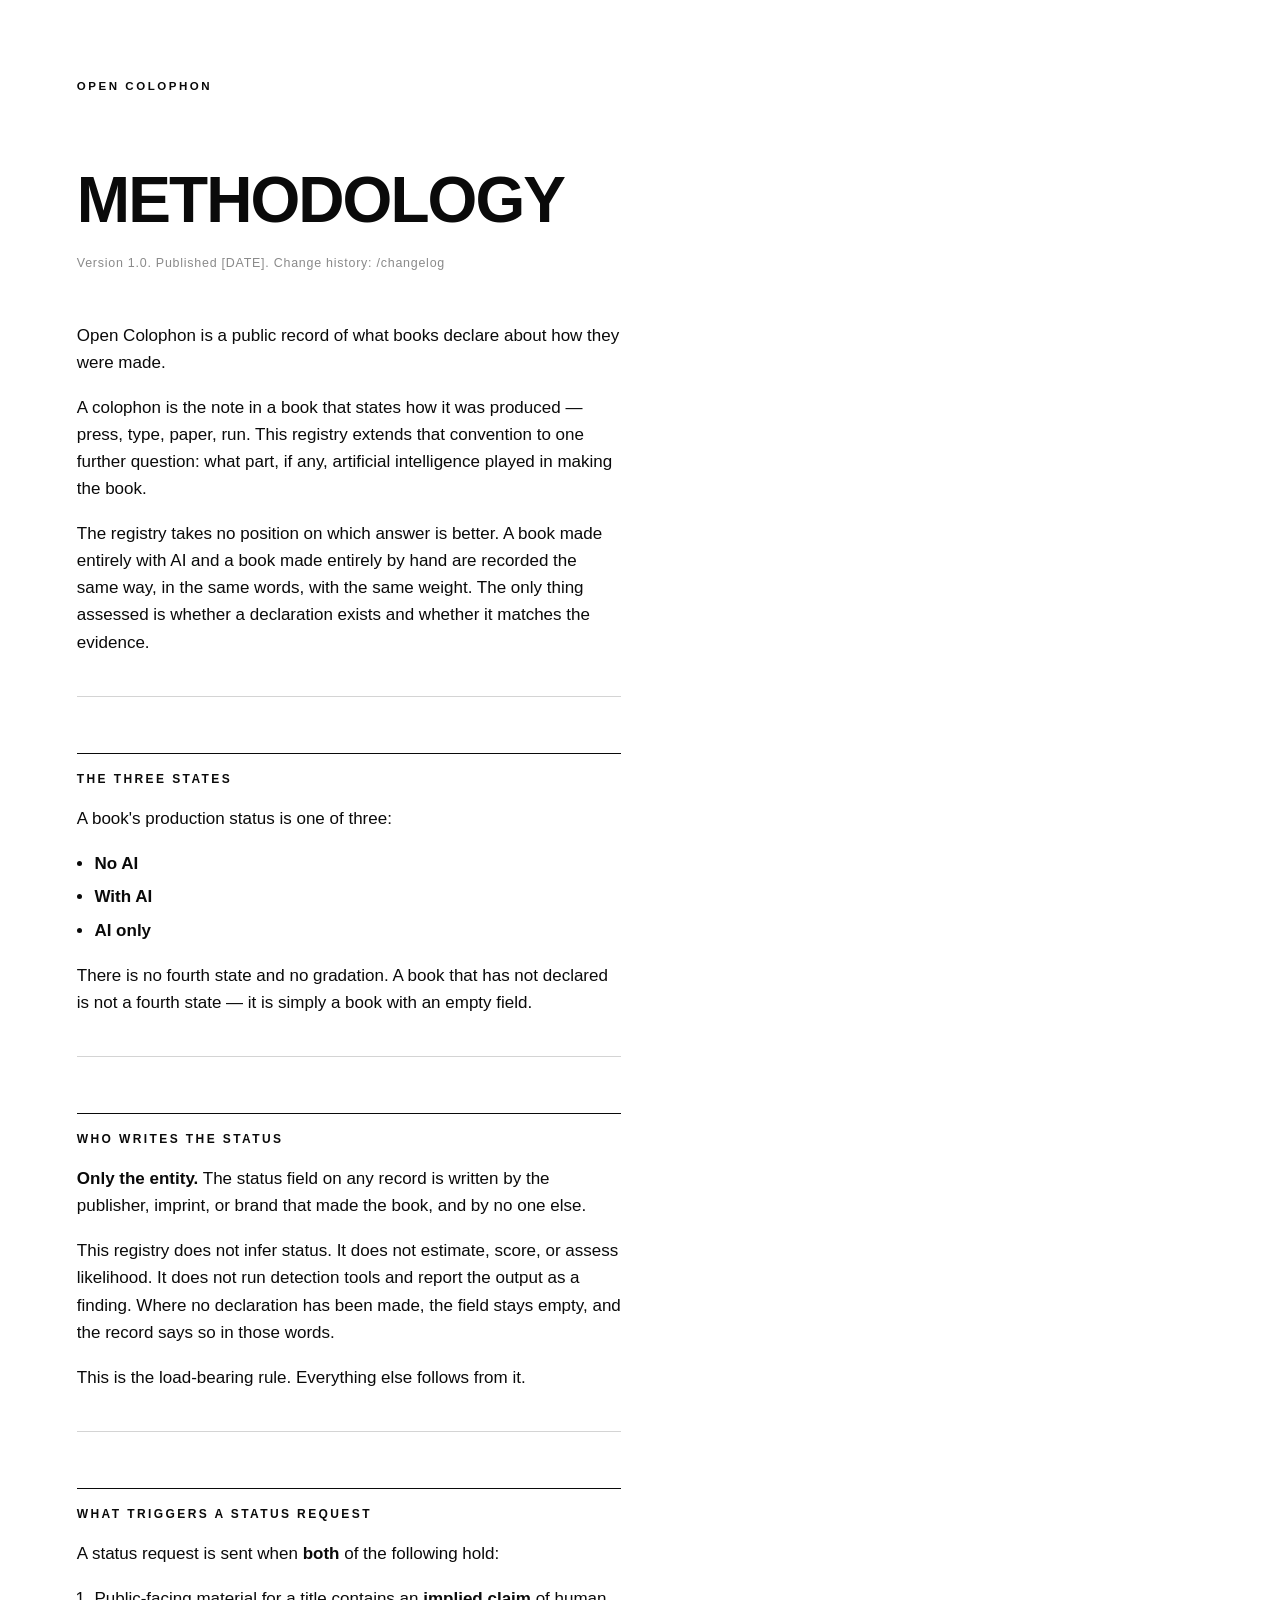
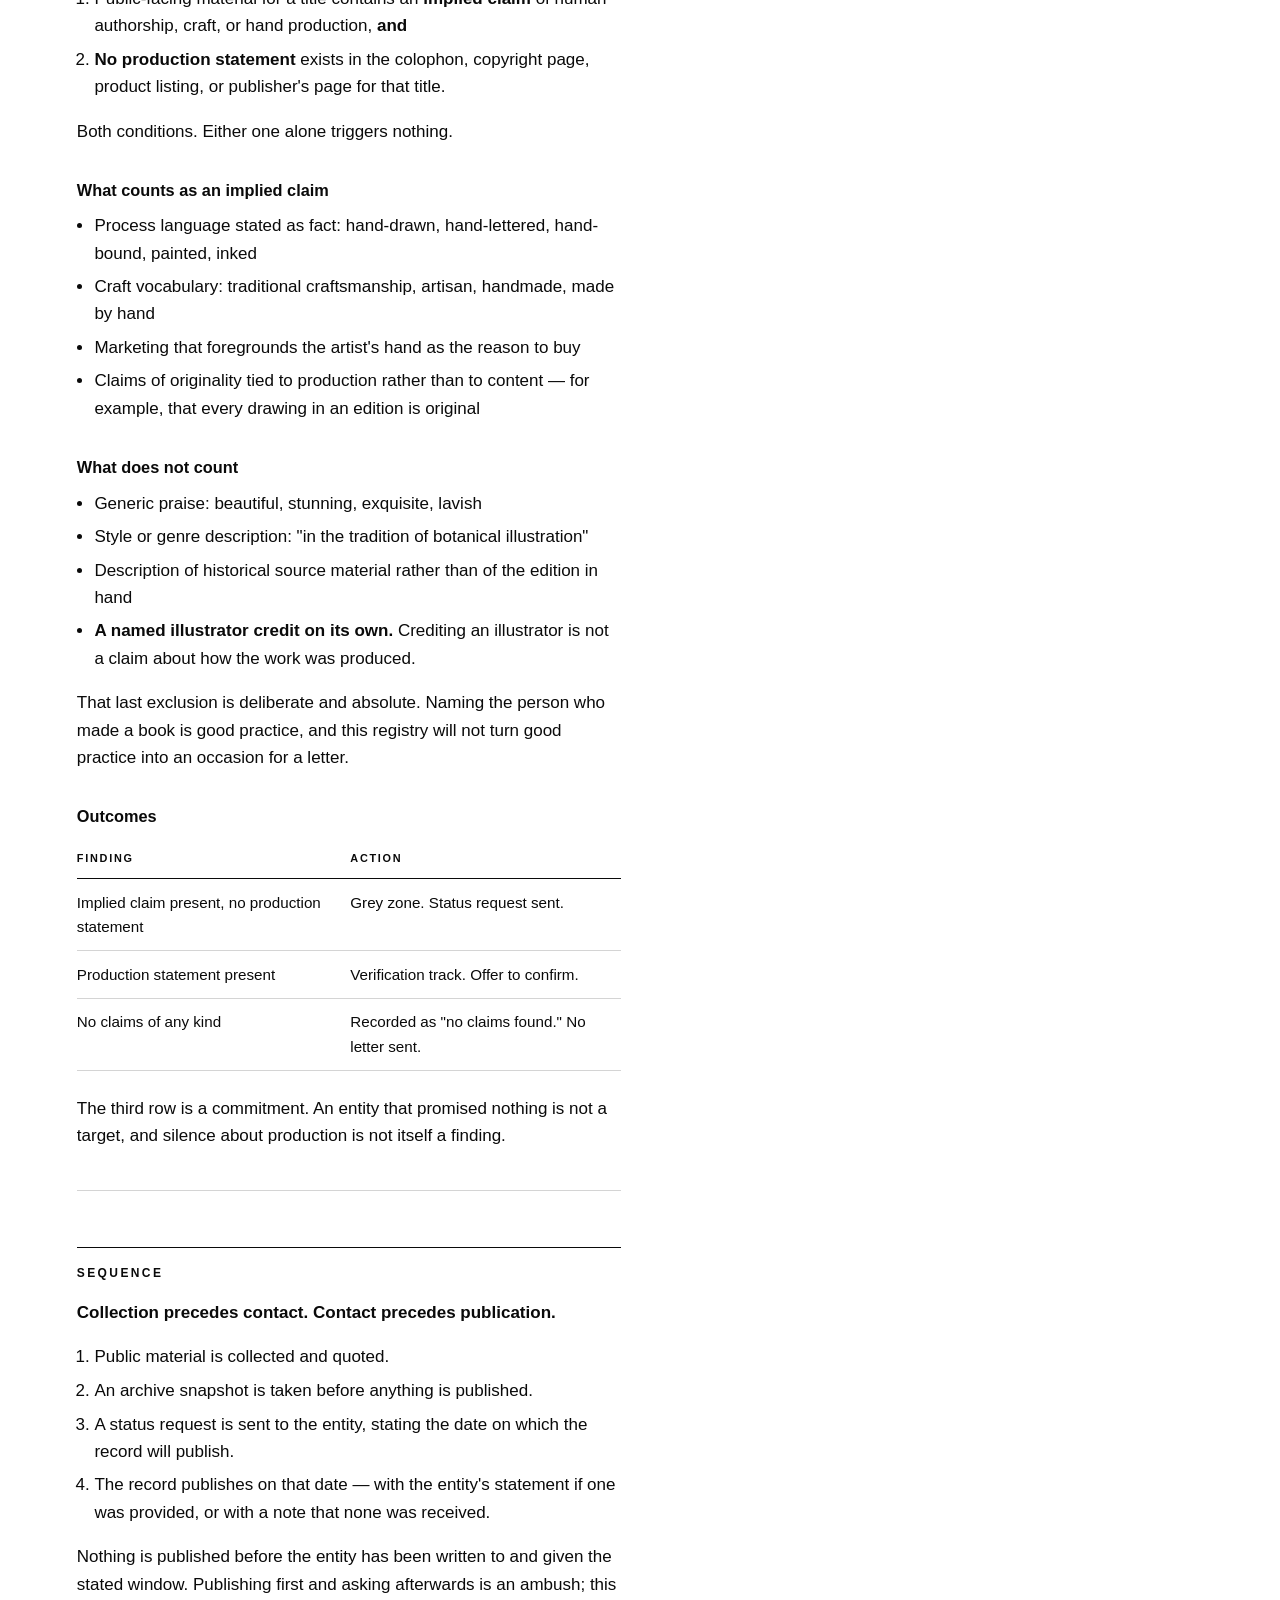
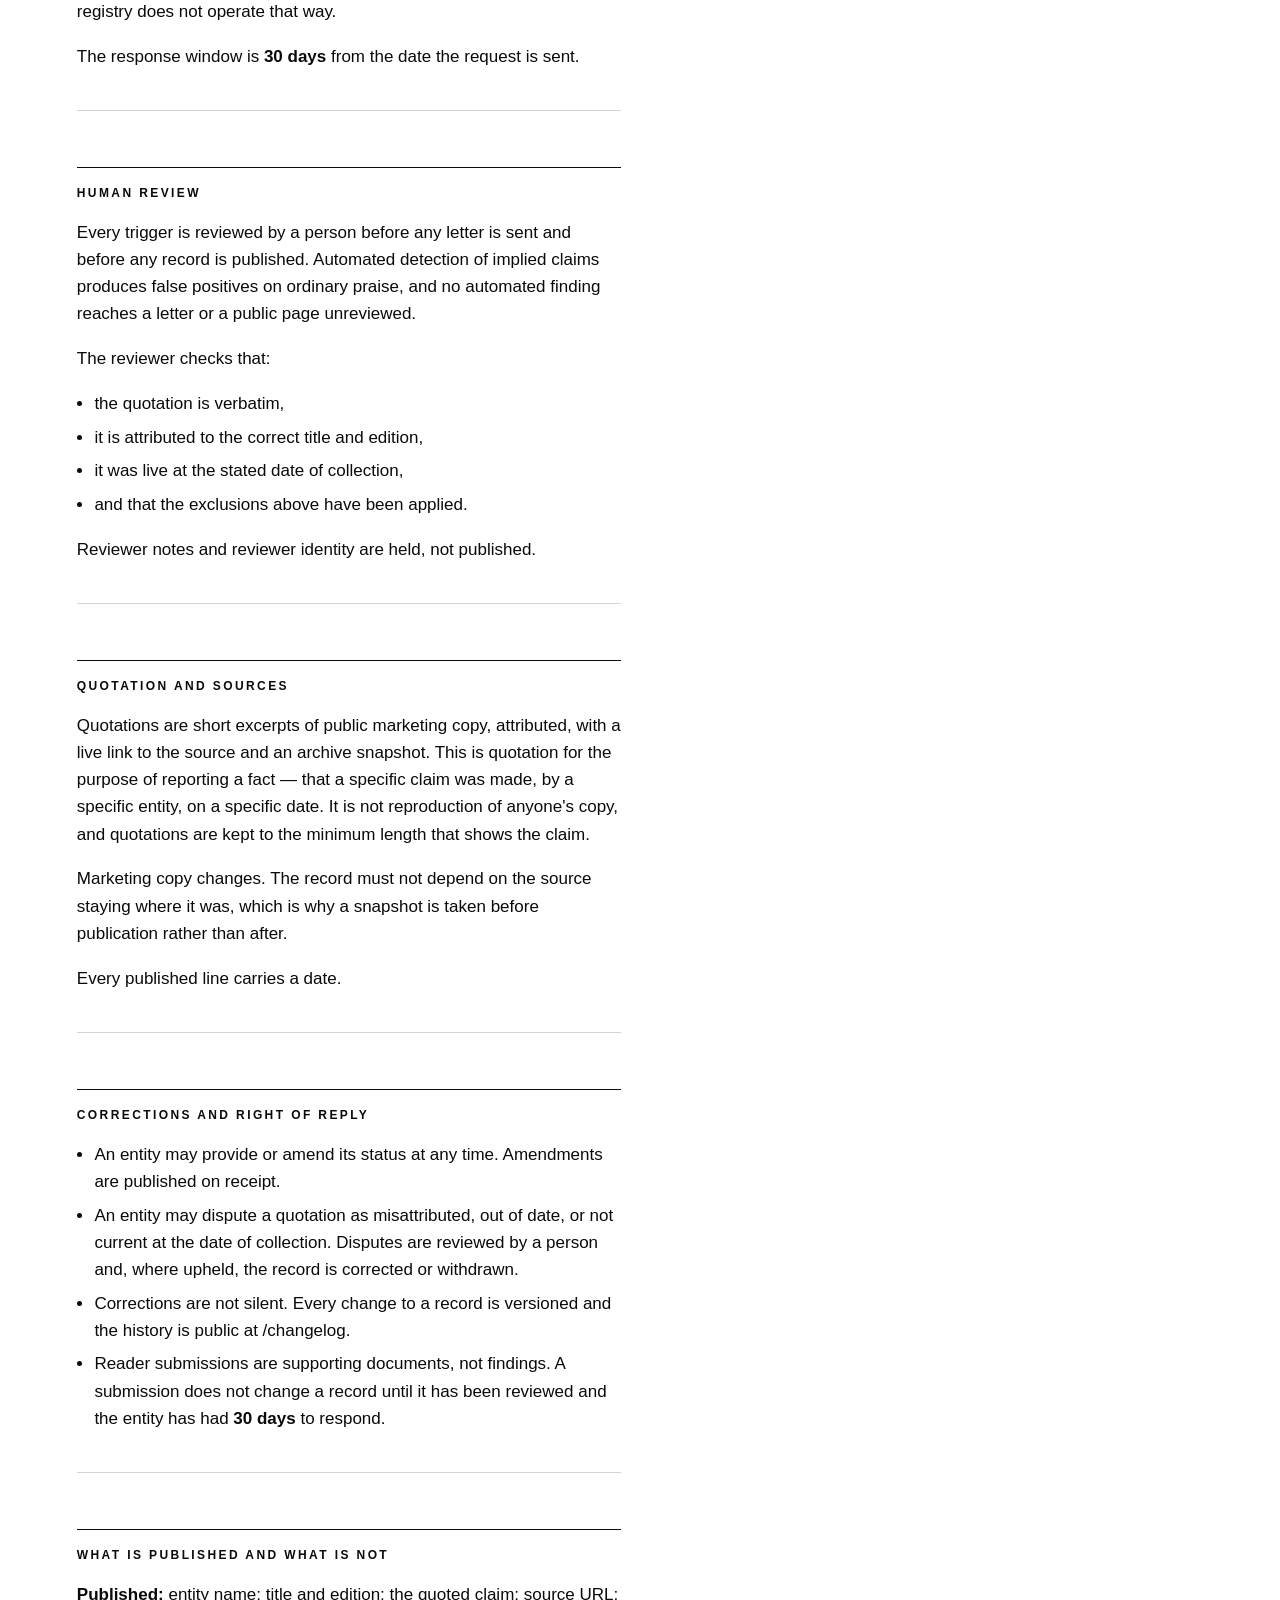
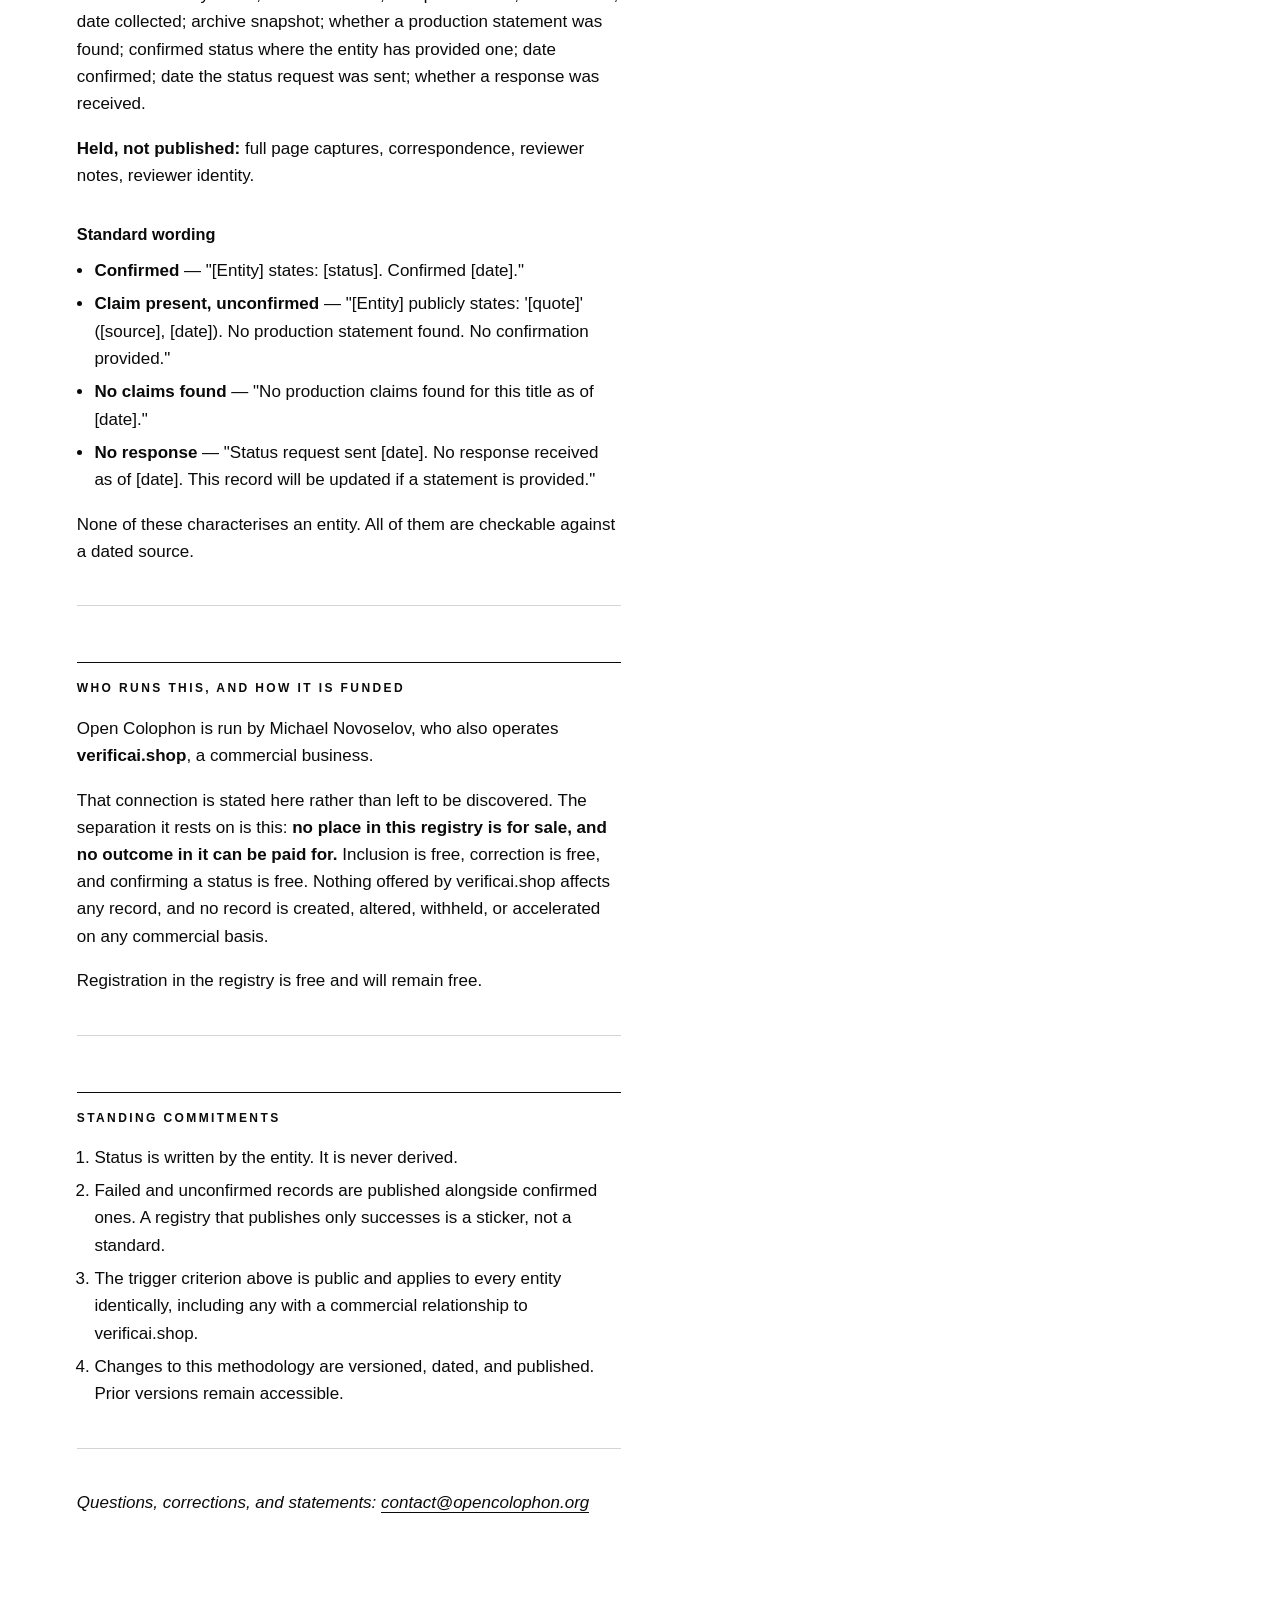
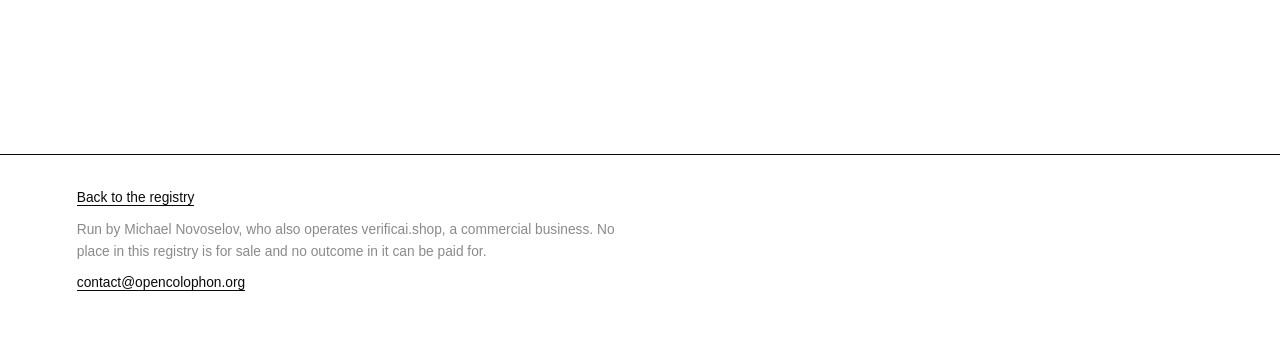
==== methodology.html @ af39054f "Add build script and rendered methodology" ====
<!doctype html>
<html lang="en">
<head>
<meta charset="utf-8">
<meta name="viewport" content="width=device-width, initial-scale=1">
<title>Methodology — Open Colophon</title>
<meta name="description" content="How Open Colophon decides what to record, who writes a status, and what is never inferred.">
<link rel="stylesheet" href="style.css">
<link rel="canonical" href="https://opencolophon.org/methodology.html">
</head>
<body>

<header class="masthead">
  <p class="wordmark"><a href="/">Open Colophon</a></p>
</header>

<main class="prose">
<h1>Methodology</h1>
<p class="version">Version 1.0. Published [DATE]. Change history: /changelog</p>
<p>Open Colophon is a public record of what books declare about how they were made.</p>
<p>A colophon is the note in a book that states how it was produced — press, type, paper, run. This registry extends that convention to one further question: what part, if any, artificial intelligence played in making the book.</p>
<p>The registry takes no position on which answer is better. A book made entirely with AI and a book made entirely by hand are recorded the same way, in the same words, with the same weight. The only thing assessed is whether a declaration exists and whether it matches the evidence.</p>
<hr>
<h2>The three states</h2>
<p>A book's production status is one of three:</p>
<ul>
<li><strong>No AI</strong></li>
<li><strong>With AI</strong></li>
<li><strong>AI only</strong></li>
</ul>
<p>There is no fourth state and no gradation. A book that has not declared is not a fourth state — it is simply a book with an empty field.</p>
<hr>
<h2>Who writes the status</h2>
<p><strong>Only the entity.</strong> The status field on any record is written by the publisher, imprint, or brand that made the book, and by no one else.</p>
<p>This registry does not infer status. It does not estimate, score, or assess likelihood. It does not run detection tools and report the output as a finding. Where no declaration has been made, the field stays empty, and the record says so in those words.</p>
<p>This is the load-bearing rule. Everything else follows from it.</p>
<hr>
<h2>What triggers a status request</h2>
<p>A status request is sent when <strong>both</strong> of the following hold:</p>
<ol>
<li>Public-facing material for a title contains an <strong>implied claim</strong> of human authorship, craft, or hand production, <strong>and</strong></li>
<li><strong>No production statement</strong> exists in the colophon, copyright page, product listing, or publisher's page for that title.</li>
</ol>
<p>Both conditions. Either one alone triggers nothing.</p>
<h3>What counts as an implied claim</h3>
<ul>
<li>Process language stated as fact: hand-drawn, hand-lettered, hand-bound, painted, inked</li>
<li>Craft vocabulary: traditional craftsmanship, artisan, handmade, made by hand</li>
<li>Marketing that foregrounds the artist's hand as the reason to buy</li>
<li>Claims of originality tied to production rather than to content — for example, that every drawing in an edition is original</li>
</ul>
<h3>What does not count</h3>
<ul>
<li>Generic praise: beautiful, stunning, exquisite, lavish</li>
<li>Style or genre description: "in the tradition of botanical illustration"</li>
<li>Description of historical source material rather than of the edition in hand</li>
<li><strong>A named illustrator credit on its own.</strong> Crediting an illustrator is not a claim about how the work was produced.</li>
</ul>
<p>That last exclusion is deliberate and absolute. Naming the person who made a book is good practice, and this registry will not turn good practice into an occasion for a letter.</p>
<h3>Outcomes</h3>
<table><thead><tr><th>Finding</th><th>Action</th></tr></thead><tbody>
<tr><td>Implied claim present, no production statement</td><td>Grey zone. Status request sent.</td></tr>
<tr><td>Production statement present</td><td>Verification track. Offer to confirm.</td></tr>
<tr><td>No claims of any kind</td><td>Recorded as "no claims found." No letter sent.</td></tr>
</tbody></table>
<p>The third row is a commitment. An entity that promised nothing is not a target, and silence about production is not itself a finding.</p>
<hr>
<h2>Sequence</h2>
<p><strong>Collection precedes contact. Contact precedes publication.</strong></p>
<ol>
<li>Public material is collected and quoted.</li>
<li>An archive snapshot is taken before anything is published.</li>
<li>A status request is sent to the entity, stating the date on which the record will publish.</li>
<li>The record publishes on that date — with the entity's statement if one was provided, or with a note that none was received.</li>
</ol>
<p>Nothing is published before the entity has been written to and given the stated window. Publishing first and asking afterwards is an ambush; this registry does not operate that way.</p>
<p>The response window is <strong>30 days</strong> from the date the request is sent.</p>
<hr>
<h2>Human review</h2>
<p>Every trigger is reviewed by a person before any letter is sent and before any record is published. Automated detection of implied claims produces false positives on ordinary praise, and no automated finding reaches a letter or a public page unreviewed.</p>
<p>The reviewer checks that:</p>
<ul>
<li>the quotation is verbatim,</li>
<li>it is attributed to the correct title and edition,</li>
<li>it was live at the stated date of collection,</li>
<li>and that the exclusions above have been applied.</li>
</ul>
<p>Reviewer notes and reviewer identity are held, not published.</p>
<hr>
<h2>Quotation and sources</h2>
<p>Quotations are short excerpts of public marketing copy, attributed, with a live link to the source and an archive snapshot. This is quotation for the purpose of reporting a fact — that a specific claim was made, by a specific entity, on a specific date. It is not reproduction of anyone's copy, and quotations are kept to the minimum length that shows the claim.</p>
<p>Marketing copy changes. The record must not depend on the source staying where it was, which is why a snapshot is taken before publication rather than after.</p>
<p>Every published line carries a date.</p>
<hr>
<h2>Corrections and right of reply</h2>
<ul>
<li>An entity may provide or amend its status at any time. Amendments are published on receipt.</li>
<li>An entity may dispute a quotation as misattributed, out of date, or not current at the date of collection. Disputes are reviewed by a person and, where upheld, the record is corrected or withdrawn.</li>
<li>Corrections are not silent. Every change to a record is versioned and the history is public at /changelog.</li>
<li>Reader submissions are supporting documents, not findings. A submission does not change a record until it has been reviewed and the entity has had <strong>30 days</strong> to respond.</li>
</ul>
<hr>
<h2>What is published and what is not</h2>
<p><strong>Published:</strong> entity name; title and edition; the quoted claim; source URL; date collected; archive snapshot; whether a production statement was found; confirmed status where the entity has provided one; date confirmed; date the status request was sent; whether a response was received.</p>
<p><strong>Held, not published:</strong> full page captures, correspondence, reviewer notes, reviewer identity.</p>
<h3>Standard wording</h3>
<ul>
<li><strong>Confirmed</strong> — "[Entity] states: [status]. Confirmed [date]."</li>
<li><strong>Claim present, unconfirmed</strong> — "[Entity] publicly states: '[quote]' ([source], [date]). No production statement found. No confirmation provided."</li>
<li><strong>No claims found</strong> — "No production claims found for this title as of [date]."</li>
<li><strong>No response</strong> — "Status request sent [date]. No response received as of [date]. This record will be updated if a statement is provided."</li>
</ul>
<p>None of these characterises an entity. All of them are checkable against a dated source.</p>
<hr>
<h2>Who runs this, and how it is funded</h2>
<p>Open Colophon is run by Michael Novoselov, who also operates <strong>verificai.shop</strong>, a commercial business.</p>
<p>That connection is stated here rather than left to be discovered. The separation it rests on is this: <strong>no place in this registry is for sale, and no outcome in it can be paid for.</strong> Inclusion is free, correction is free, and confirming a status is free. Nothing offered by verificai.shop affects any record, and no record is created, altered, withheld, or accelerated on any commercial basis.</p>
<p>Registration in the registry is free and will remain free.</p>
<hr>
<h2>Standing commitments</h2>
<ol>
<li>Status is written by the entity. It is never derived.</li>
<li>Failed and unconfirmed records are published alongside confirmed ones. A registry that publishes only successes is a sticker, not a standard.</li>
<li>The trigger criterion above is public and applies to every entity identically, including any with a commercial relationship to verificai.shop.</li>
<li>Changes to this methodology are versioned, dated, and published. Prior versions remain accessible.</li>
</ol>
<hr>
<p><em>Questions, corrections, and statements: <a href="mailto:contact@opencolophon.org">contact@opencolophon.org</a></em></p>
</main>

<footer class="footer">
  <p><a href="/">Back to the registry</a></p>
  <p class="footer__disclosure">Run by Michael Novoselov, who also operates verificai.shop, a commercial business. No place in this registry is for sale and no outcome in it can be paid for.</p>
  <p><a href="mailto:contact@opencolophon.org">contact@opencolophon.org</a></p>
</footer>

</body>
</html>
---- style.css ----
/* Open Colophon
   Ink on paper. No accent colour: a registry that takes no side on AI
   should not have a brand colour telling you which side it is on.
   No webfonts, no CDN, no build step — the site must be servable from
   a folder in twenty years. */

:root {
  --paper:  #ffffff;
  --ink:    #0a0a0a;
  --rule:   #d4d4d4;
  --held:   #8a8a8a;   /* held, not published */
  --measure: 34rem;
  --gutter: clamp(1.5rem, 6vw, 7rem);
  --grotesk: "Helvetica Neue", Helvetica, Arial, "Inter", system-ui, sans-serif;
}

*, *::before, *::after { box-sizing: border-box; }

html { -webkit-text-size-adjust: 100%; }

body {
  margin: 0;
  background: var(--paper);
  color: var(--ink);
  font-family: var(--grotesk);
  font-size: 17px;
  line-height: 1.6;
  -webkit-font-smoothing: antialiased;
}

a { color: inherit; text-decoration: none; border-bottom: 1px solid var(--ink); }
a:hover { background: var(--ink); color: var(--paper); border-bottom-color: transparent; }
a:focus-visible { outline: 2px solid var(--ink); outline-offset: 3px; background: none; color: inherit; }

/* ------------------------------------------------------------ masthead */

.masthead {
  padding: var(--gutter) var(--gutter) 0;
}

.wordmark {
  font-size: 0.72rem;
  font-weight: 700;
  letter-spacing: 0.22em;
  text-transform: uppercase;
  margin: 0;
}

.wordmark a { border: 0; }
.wordmark a:hover { background: none; color: inherit; }

/* ------------------------------------------------------------ headline */

.hero {
  padding: clamp(3rem, 11vh, 8rem) var(--gutter) 0;
}

.hero__headline {
  font-size: clamp(2.8rem, 11vw, 8.5rem);
  font-weight: 700;
  line-height: 0.86;
  letter-spacing: -0.035em;
  text-transform: uppercase;
  margin: 0;
  max-width: 15ch;
}

.hero__standfirst {
  margin: clamp(2rem, 5vh, 3.5rem) 0 0;
  max-width: var(--measure);
  font-size: 1.06rem;
}

.hero__standfirst + .hero__standfirst { margin-top: 1.1rem; }

/* --------------------------------------------------------- the ladder
   The signature. A colophon is a list of production facts, each either
   stated or not. Filled bars are conventions books already keep; the
   open bar is the one this registry exists for. It is drawn empty on
   purpose, and it stays empty until somebody fills it. */

.ladder {
  padding: clamp(4rem, 12vh, 9rem) var(--gutter) 0;
}

.ladder__list { list-style: none; margin: 0; padding: 0; max-width: 46rem; }

.ladder__row {
  display: flex;
  align-items: baseline;
  gap: 1.25rem;
  padding: 0.55rem 0;
}

.ladder__label {
  flex: 0 0 9.5rem;
  font-size: 0.7rem;
  font-weight: 700;
  letter-spacing: 0.14em;
  text-transform: uppercase;
}

.ladder__bar {
  height: 13px;
  background: var(--ink);
  transform-origin: left center;
}

.ladder__row--open .ladder__bar {
  background: transparent;
  border: 1px solid var(--ink);
}

.ladder__row--open .ladder__label { font-weight: 700; }

.ladder__note {
  margin: 2.25rem 0 0;
  max-width: var(--measure);
  font-size: 0.95rem;
}

@media (prefers-reduced-motion: no-preference) {
  .ladder__bar { animation: draw 0.5s cubic-bezier(0.2, 0, 0, 1) backwards; }
  @keyframes draw { from { transform: scaleX(0); } to { transform: scaleX(1); } }
}

/* --------------------------------------------------------------- states */

.states { padding: clamp(4rem, 12vh, 9rem) var(--gutter) 0; }

.states__list {
  list-style: none;
  margin: 1.5rem 0 0;
  padding: 0;
  display: grid;
  gap: 0;
  max-width: 46rem;
  border-top: 1px solid var(--ink);
}

.states__item {
  border-bottom: 1px solid var(--rule);
  padding: 1.1rem 0;
  display: flex;
  gap: 1.25rem;
  align-items: baseline;
}

.states__name {
  flex: 0 0 9.5rem;
  font-weight: 700;
  font-size: 0.82rem;
  letter-spacing: 0.14em;
  text-transform: uppercase;
}

.states__gloss { margin: 0; font-size: 0.98rem; }

/* --------------------------------------------------------- section head */

.eyebrow {
  font-size: 0.7rem;
  font-weight: 700;
  letter-spacing: 0.22em;
  text-transform: uppercase;
  margin: 0 0 1.25rem;
}

/* --------------------------------------------------------------- prose */

.prose {
  padding: var(--gutter);
  max-width: calc(var(--measure) + var(--gutter) * 2);
}

.prose h1 {
  font-size: clamp(2.2rem, 7vw, 4rem);
  font-weight: 700;
  line-height: 0.9;
  letter-spacing: -0.03em;
  text-transform: uppercase;
  margin: 0 0 1.5rem;
}

.prose h2 {
  font-size: 0.75rem;
  font-weight: 700;
  letter-spacing: 0.2em;
  text-transform: uppercase;
  margin: 3.5rem 0 1rem;
  padding-top: 1rem;
  border-top: 1px solid var(--ink);
}

.prose h3 {
  font-size: 1.02rem;
  font-weight: 700;
  margin: 2rem 0 0.6rem;
}

.prose p { margin: 0 0 1.1rem; }
.prose ul, .prose ol { margin: 0 0 1.1rem; padding-left: 1.1rem; }
.prose li { margin-bottom: 0.4rem; }
.prose strong { font-weight: 700; }
.prose hr { border: 0; border-top: 1px solid var(--rule); margin: 2.5rem 0; }

.prose table {
  width: 100%;
  border-collapse: collapse;
  margin: 0 0 1.5rem;
  font-size: 0.95rem;
}

.prose th, .prose td {
  text-align: left;
  vertical-align: top;
  padding: 0.7rem 1rem 0.7rem 0;
  border-bottom: 1px solid var(--rule);
}

.prose th {
  font-size: 0.68rem;
  letter-spacing: 0.16em;
  text-transform: uppercase;
  border-bottom-color: var(--ink);
}

.prose .version {
  font-size: 0.78rem;
  letter-spacing: 0.06em;
  color: var(--held);
  margin-bottom: 3rem;
}

/* -------------------------------------------------------------- footer */

.footer {
  margin-top: clamp(5rem, 16vh, 11rem);
  padding: 2rem var(--gutter) 3.5rem;
  border-top: 1px solid var(--ink);
  font-size: 0.86rem;
}

.footer p { margin: 0 0 0.6rem; max-width: var(--measure); }
.footer p:last-child { margin-bottom: 0; }
.footer .footer__disclosure { color: var(--held); }

@media (max-width: 34rem) {
  .ladder__row, .states__item { flex-direction: column; gap: 0.4rem; }
  .ladder__label, .states__name { flex: none; }
  .ladder__bar { width: 100% !important; }
}
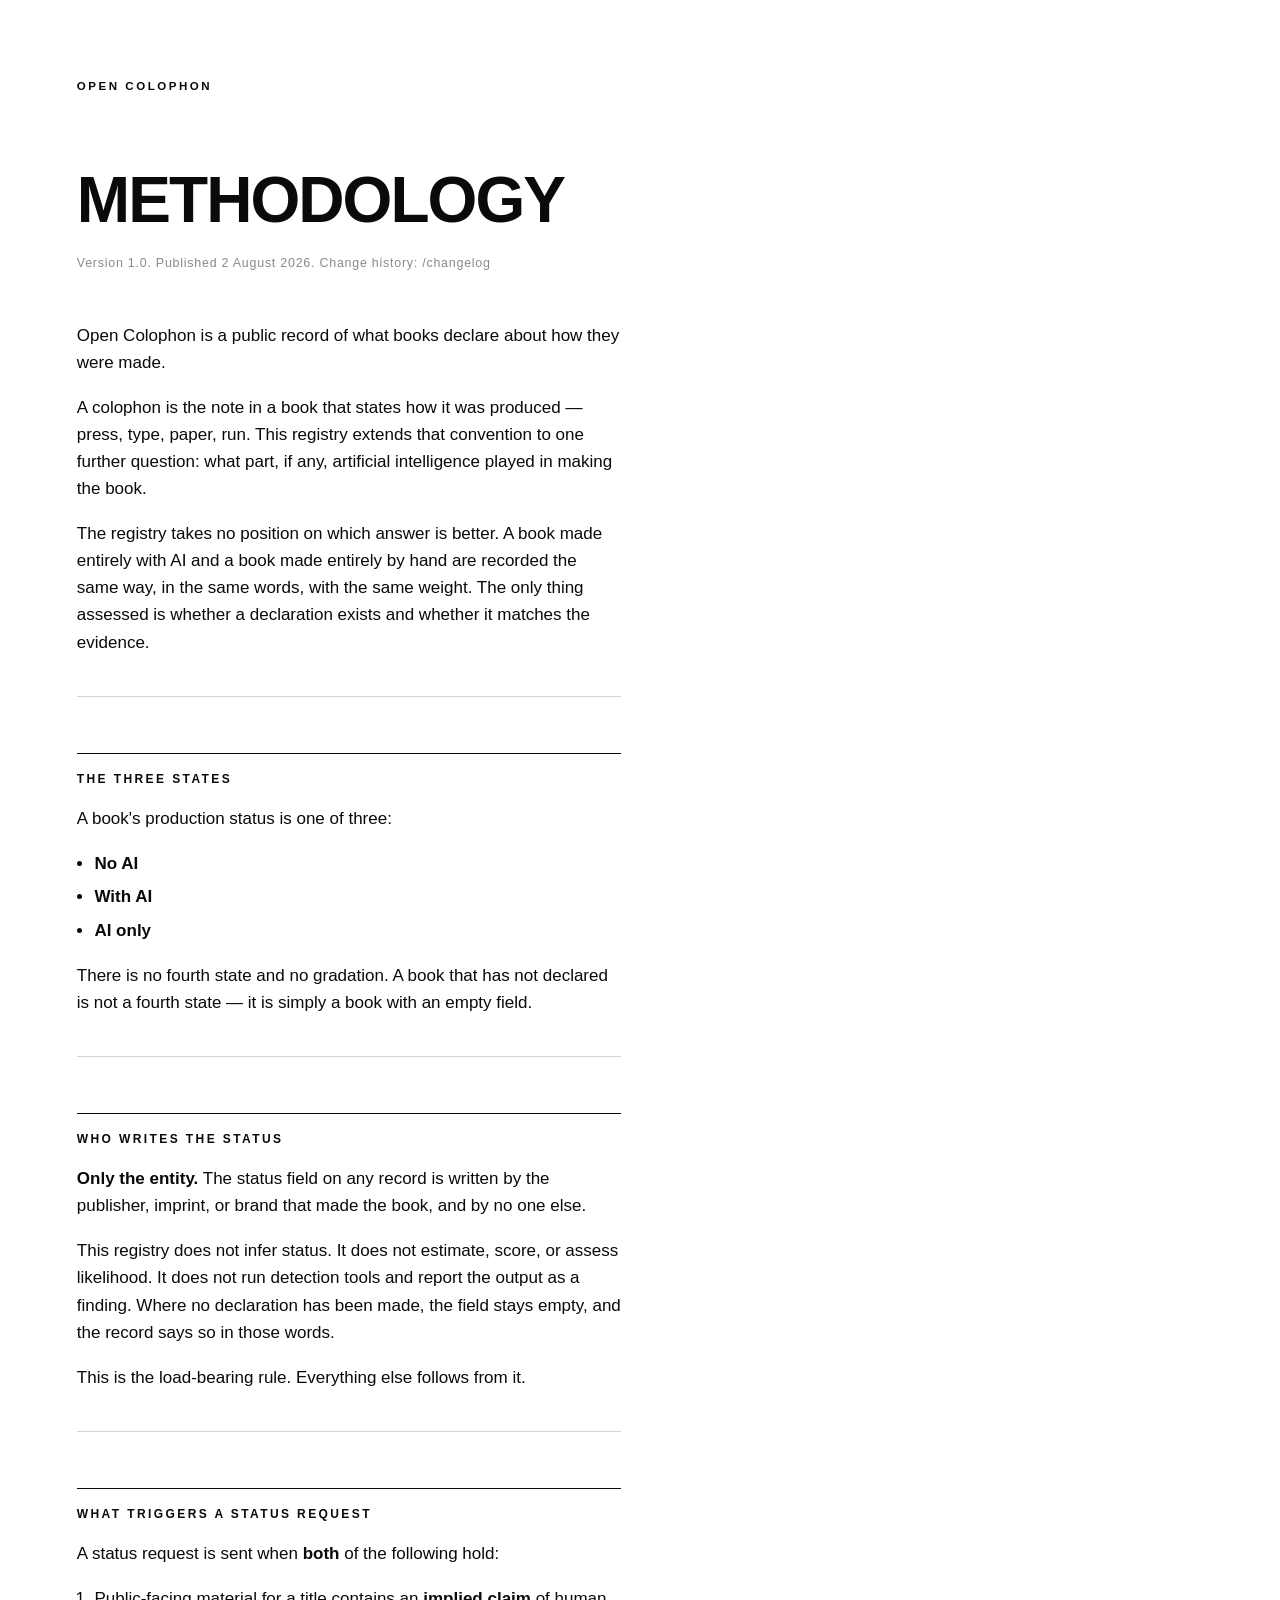
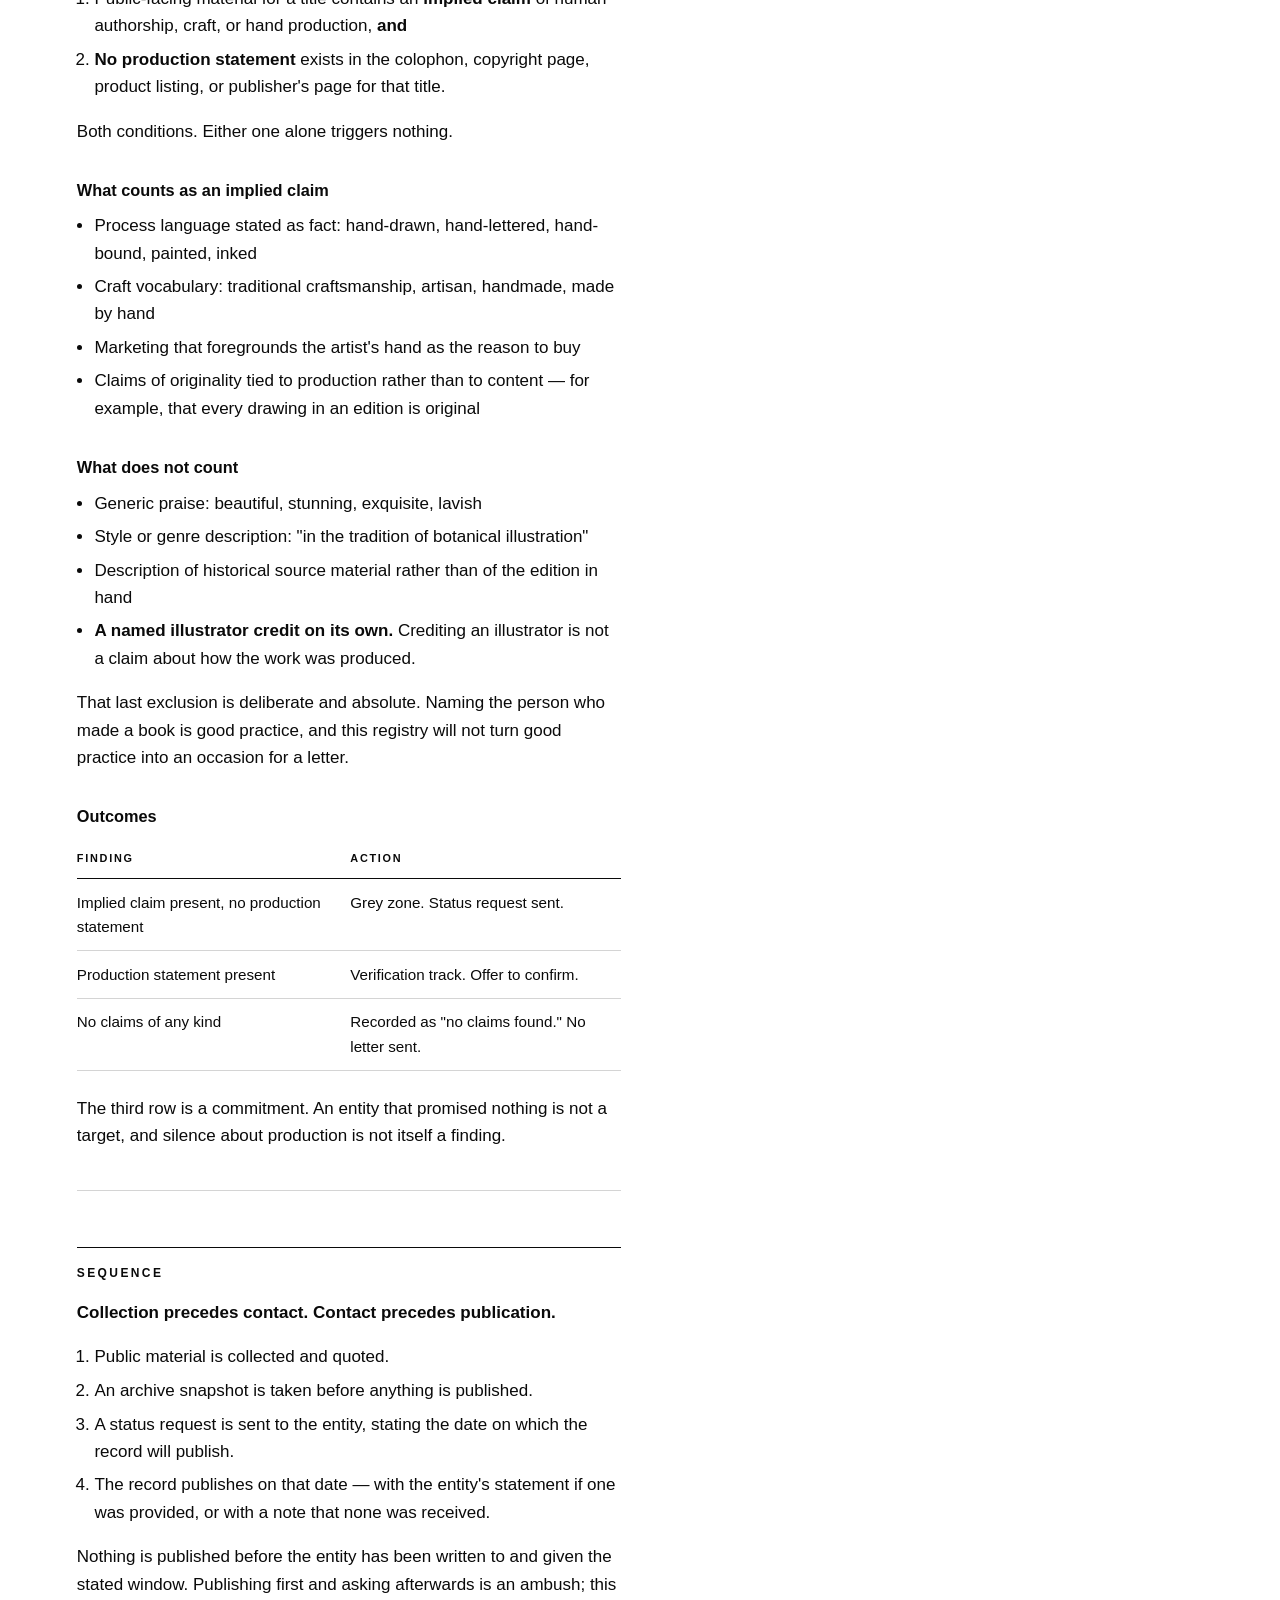
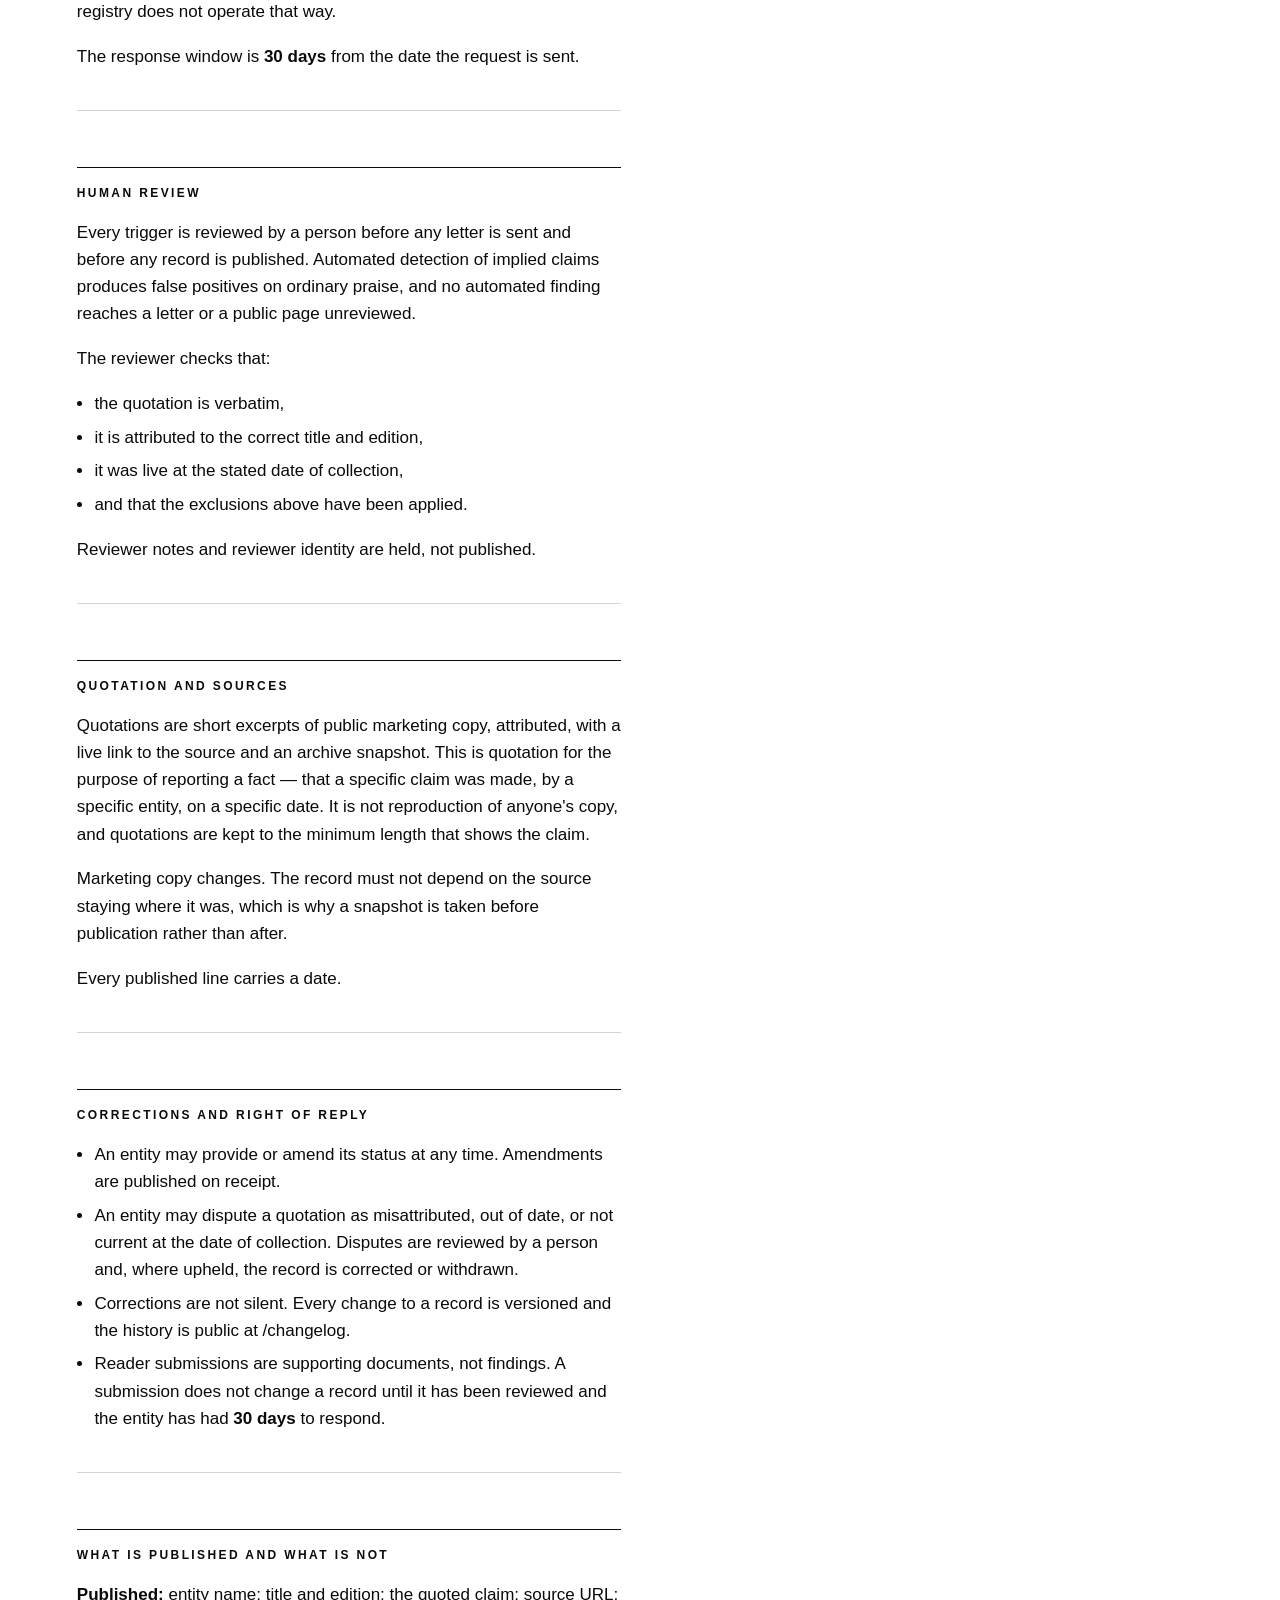
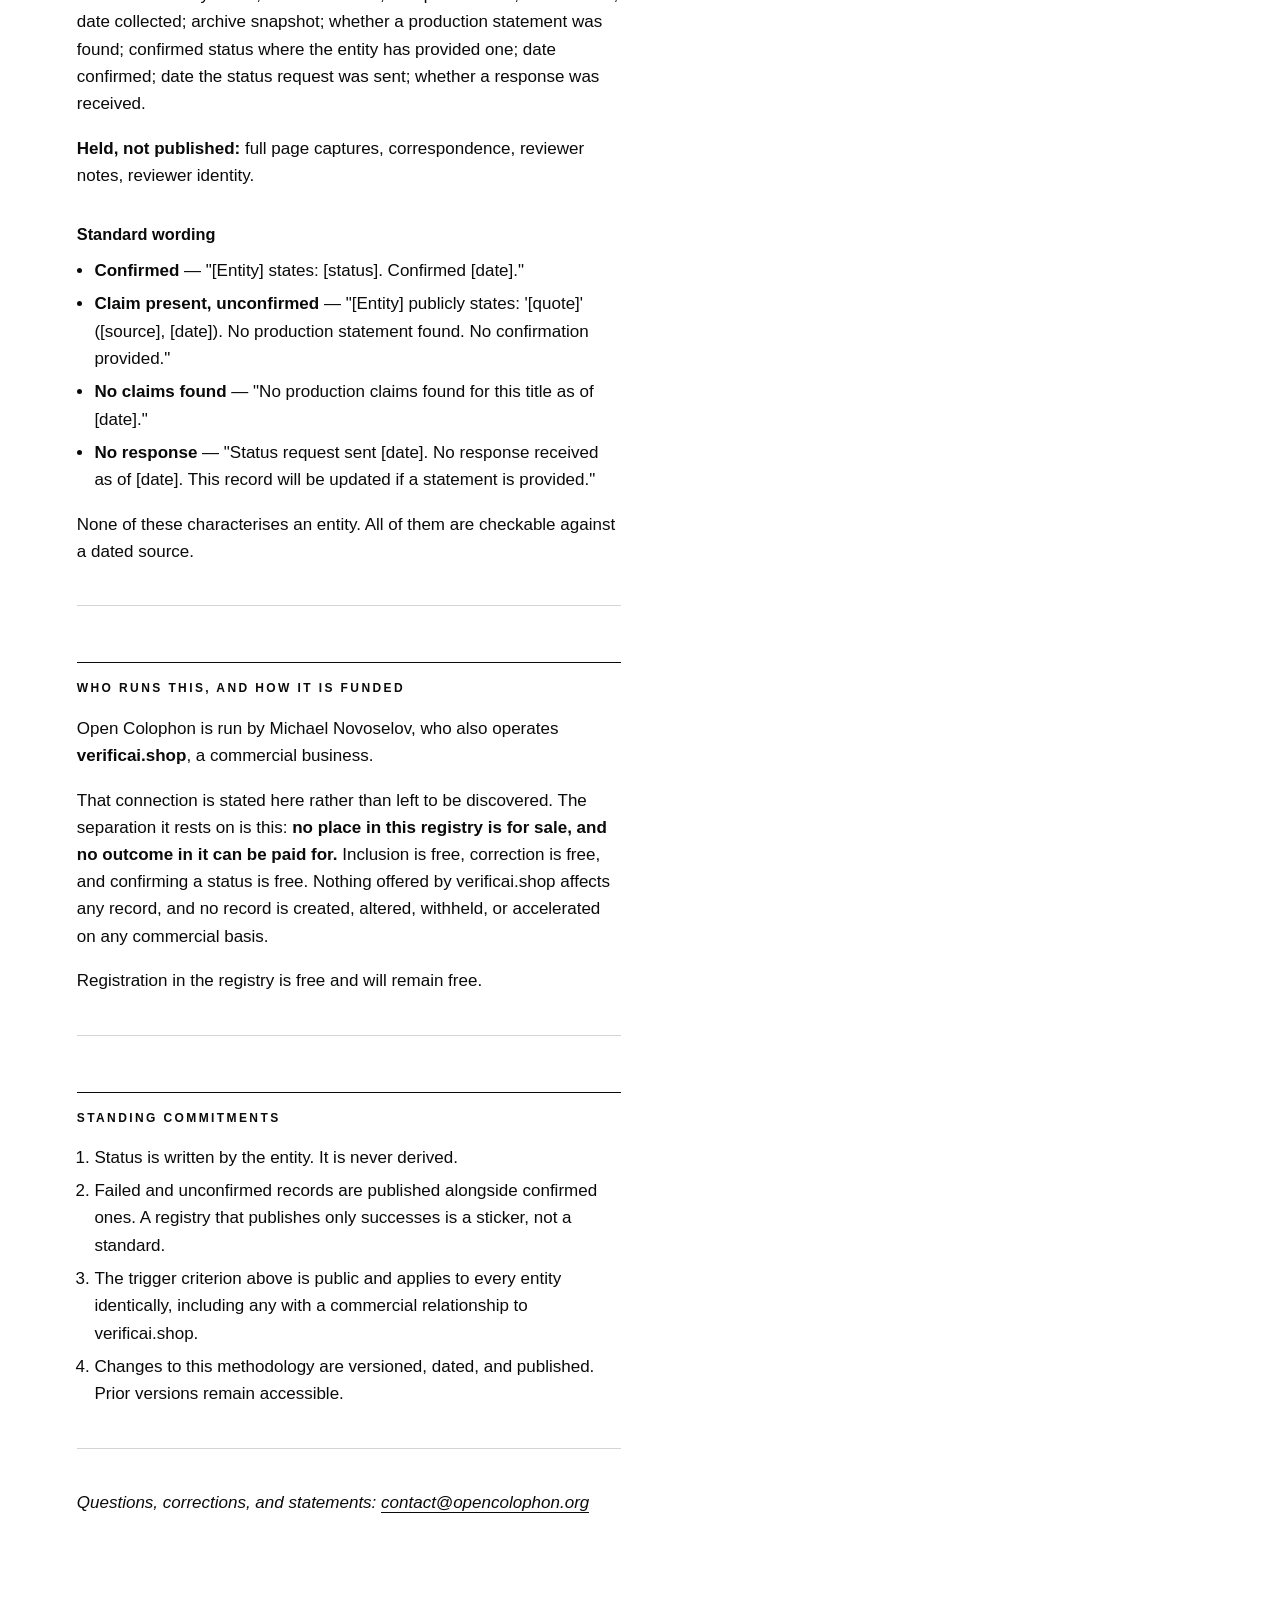
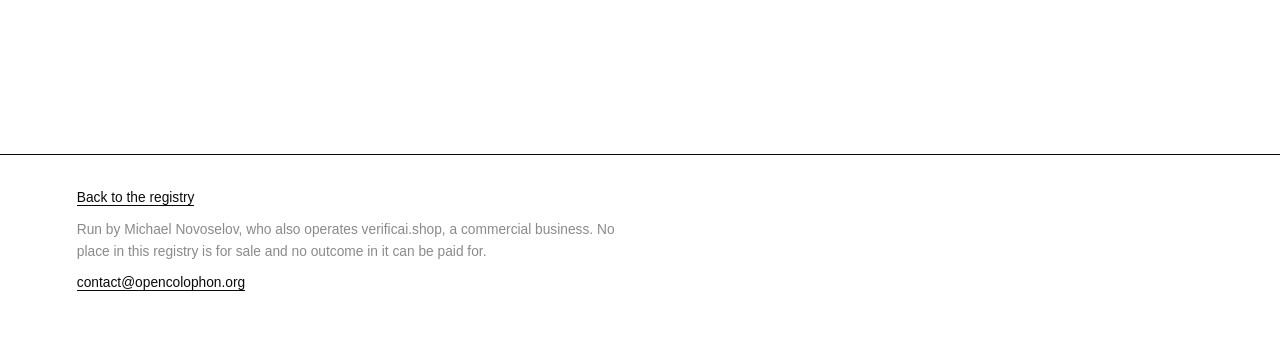
==== commit c3f24339: "Publication date" ====
--- a/methodology.html
+++ b/methodology.html
@@ -6,7 +6,7 @@
 <title>Methodology — Open Colophon</title>
 <meta name="description" content="How Open Colophon decides what to record, who writes a status, and what is never inferred.">
 <link rel="stylesheet" href="style.css">
-<link rel="canonical" href="https://opencolophon.org/methodology.html">
+<link rel="canonical" href="https://opencolophon.org/methodology">
 </head>
 <body>
 
@@ -16,7 +16,7 @@
 
 <main class="prose">
 <h1>Methodology</h1>
-<p class="version">Version 1.0. Published [DATE]. Change history: /changelog</p>
+<p class="version">Version 1.0. Published 2 August 2026. Change history: /changelog</p>
 <p>Open Colophon is a public record of what books declare about how they were made.</p>
 <p>A colophon is the note in a book that states how it was produced — press, type, paper, run. This registry extends that convention to one further question: what part, if any, artificial intelligence played in making the book.</p>
 <p>The registry takes no position on which answer is better. A book made entirely with AI and a book made entirely by hand are recorded the same way, in the same words, with the same weight. The only thing assessed is whether a declaration exists and whether it matches the evidence.</p>
--- a/style.css
+++ b/style.css
@@ -250,3 +250,56 @@
   .ladder__label, .states__name { flex: none; }
   .ladder__bar { width: 100% !important; }
 }
+
+/* --- hero fit: bound the glyph column, size the headline to what's left */
+
+.hero__grid { grid-template-columns: minmax(0, 1fr) clamp(4.5rem, 14vw, 12rem); }
+
+.hero__figure img { width: 100%; height: auto; }
+
+.hero__headline {
+  font-size: clamp(2.3rem, 7vw, 6.2rem);
+  max-width: 13ch;
+  overflow-wrap: break-word;
+}
+
+@media (max-width: 46rem) {
+  .hero__grid { grid-template-columns: 1fr; }
+  .hero__figure img { width: auto; height: clamp(5rem, 12vh, 8rem); }
+  .hero__headline { max-width: 100%; }
+}
+
+/* --- hero fit: bound the glyph column, size the headline to what's left */
+
+.hero__grid { grid-template-columns: minmax(0, 1fr) clamp(4.5rem, 14vw, 12rem); }
+
+.hero__figure img { width: 100%; height: auto; }
+
+.hero__headline {
+  font-size: clamp(2.3rem, 7vw, 6.2rem);
+  max-width: 13ch;
+  overflow-wrap: break-word;
+}
+
+@media (max-width: 46rem) {
+  .hero__grid { grid-template-columns: 1fr; }
+  .hero__figure img { width: auto; height: clamp(5rem, 12vh, 8rem); }
+  .hero__headline { max-width: 100%; }
+}
+
+/* --- hero split: 70% text, 30% mark */
+
+.hero__grid { grid-template-columns: 70% 30%; gap: 0; }
+
+.hero__figure { padding-left: clamp(1rem, 3vw, 3rem); }
+.hero__figure img { width: 100%; height: auto; }
+
+.hero__headline { font-size: clamp(2.3rem, 6.4vw, 6.4rem); max-width: 100%; }
+
+@media (max-width: 46rem) {
+  .hero__grid { grid-template-columns: 1fr; gap: 1.5rem; }
+  .hero__figure { padding-left: 0; }
+  .hero__figure img { width: auto; height: clamp(5rem, 12vh, 8rem); }
+}
+
+.hero__figure svg { display: block; width: 100%; height: auto; }
